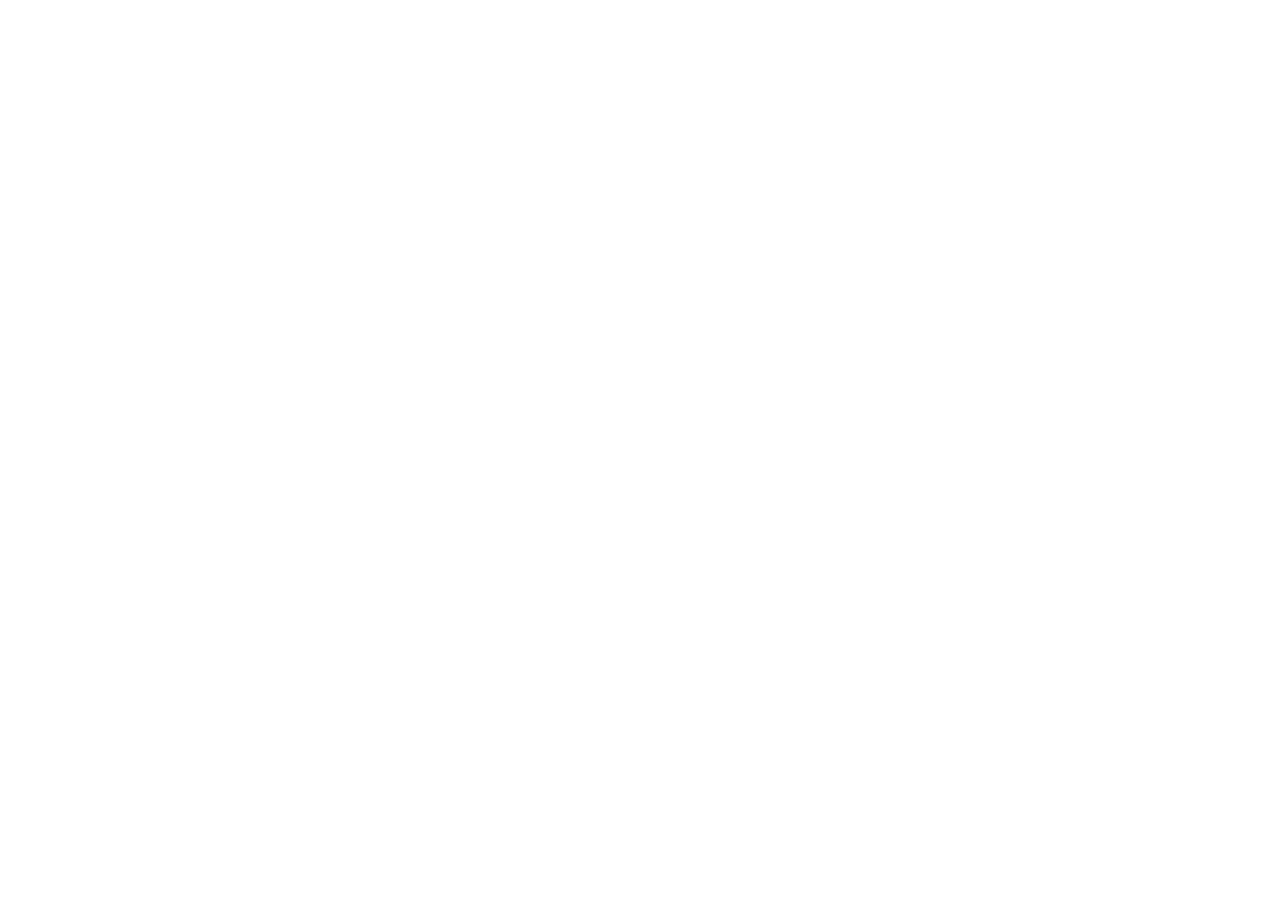
==== index.html @ d30972bb "init project" ====
<!DOCTYPE html>
<html dir="rtl" lang="en">

<head>
    <meta charset="UTF-8">
    <meta http-equiv="X-UA-Compatible" content="IE=edge">
    <meta name="viewport" content="width=device-width, initial-scale=1.0">
    <meta name="description" content="سایت شخصی هادی حیدری آذر برنامه نویس و توسعه دهنده فرانت اند">
    <meta name="keywords"
        content="هادی حیدری آذر, توسعه دهنده فرانت اند, فرانت اند دولوپر, برنامه نویس, hadiheidariazar, frontend developer, programmer">
    <link rel="stylesheet" href="./css/bootstrap.rtl.min.css">
    <link rel="stylesheet" href="https://cdn.jsdelivr.net/npm/bootstrap-icons@1.10.5/font/bootstrap-icons.css">
    <link rel="stylesheet" href="./css/style.css">
    <link rel="icon" href="./image/hadiheidariazar.jpg">
    <title> سایت شخصی هادی حیدری آذر </title>
</head>

<body>


    <script src="./js/bootstrap.bundle.min.js"></script>
    <script src="./js/features.js"></script>
</body>

</html>
---- css/style.css ----
@import url('./custom.css');
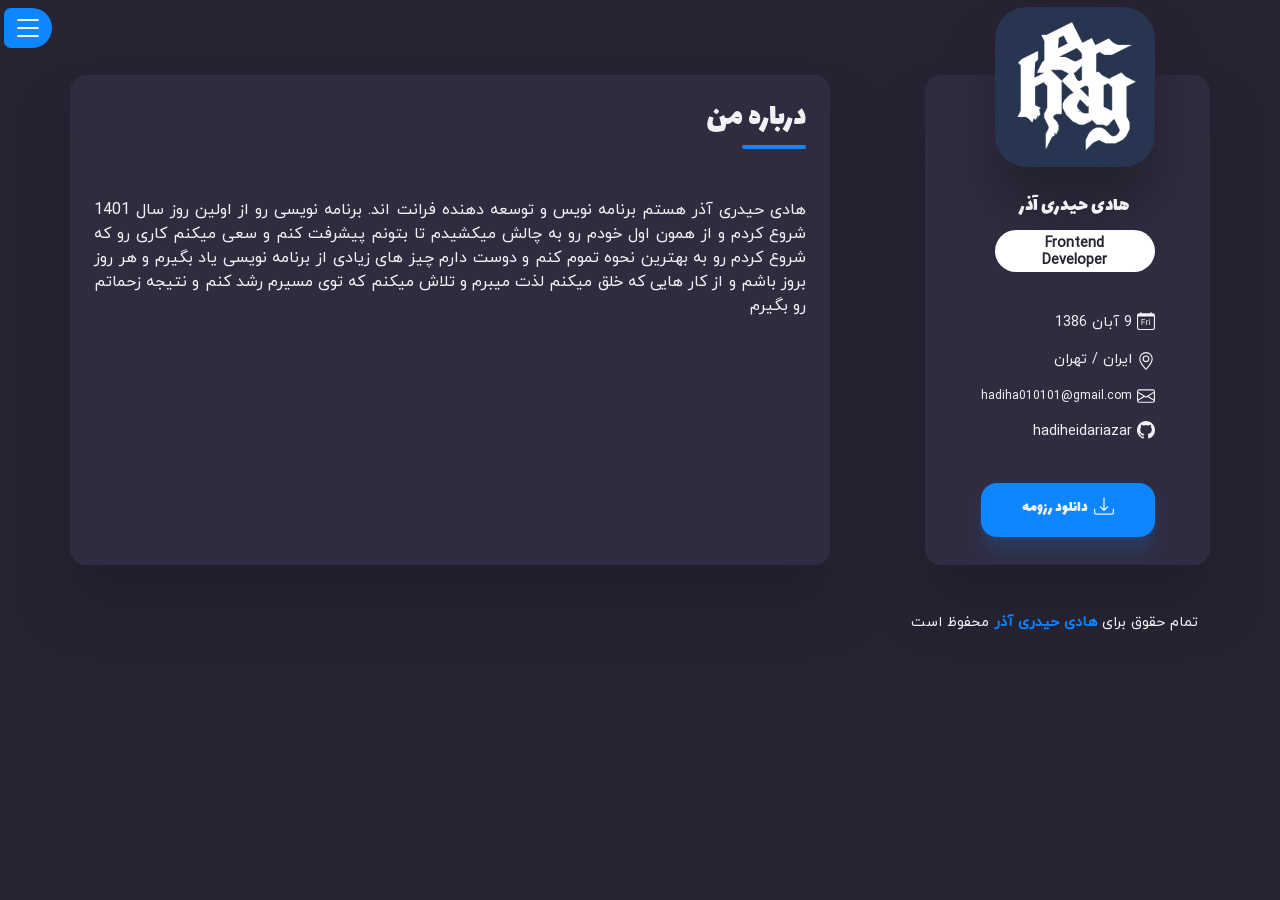
==== commit c356eb07: "finished first page" ====
--- a/index.html
+++ b/index.html
@@ -9,14 +9,135 @@
     <meta name="keywords"
         content="هادی حیدری آذر, توسعه دهنده فرانت اند, فرانت اند دولوپر, برنامه نویس, hadiheidariazar, frontend developer, programmer">
     <link rel="stylesheet" href="./css/bootstrap.rtl.min.css">
-    <link rel="stylesheet" href="https://cdn.jsdelivr.net/npm/bootstrap-icons@1.10.5/font/bootstrap-icons.css">
     <link rel="stylesheet" href="./css/style.css">
     <link rel="icon" href="./image/hadiheidariazar.jpg">
     <title> سایت شخصی هادی حیدری آذر </title>
 </head>
 
-<body>
+<body class="px-3 px-sm-0 d-lg-flex align-items-center">
 
+    <div class="loader d-flex justify-content-center align-items-center">
+        <div class="spinner-grow bg-blue" role="status">
+            <span class="visually-hidden">Loading...</span>
+          </div>
+    </div>
+
+    <header class="fixed-top mx-1 mt-2">
+        <div class="menu bg-blue p-2 py-1">
+
+            <svg xmlns="http://www.w3.org/2000/svg" width="32" height="32" fill="currentColor" class="bi bi-list icon-menu float-end" viewBox="0 0 16 16" style="cursor: pointer;">
+                <path fill-rule="evenodd" d="M2.5 12a.5.5 0 0 1 .5-.5h10a.5.5 0 0 1 0 1H3a.5.5 0 0 1-.5-.5zm0-4a.5.5 0 0 1 .5-.5h10a.5.5 0 0 1 0 1H3a.5.5 0 0 1-.5-.5zm0-4a.5.5 0 0 1 .5-.5h10a.5.5 0 0 1 0 1H3a.5.5 0 0 1-.5-.5z"/>
+              </svg>
+
+            <ul class="menu-items none">
+                <li>
+                    <a class="page-link fs-7" href="./index.html"> درباره من </a>
+                </li>
+                <li>
+                    <a class="page-link fs-7" href="./mySkills.html"> مهارت های من </a>
+                </li>
+                <li>
+                    <a class="page-link fs-7" href="./contactMe.html"> ارتباط با من </a>
+                </li>
+                <li>
+                    <a class="page-link fs-7" href="sampleWorks.html"> نمونه کارها </a>
+                </li>
+            </ul>
+        </div>
+    </header>
+
+    <div class="container">
+        <div class="row my-5">
+
+            <!-- Section My Profile -->
+            <div class="col-12 p-1 col-lg-3 bg-box shadow border-radius justify-content-center d-flex">
+
+                <div class="my-profile text-center d-grid justify-content-center">
+
+                    <div class="section-my-profile text-center">
+                        <img src="./image/hadiheidariazar.jpg" alt="My Image" class="shadow">
+
+                        <h4 class="f-lalezar fs-5 mt-4"> هادی حیدری آذر </h4>
+                        <h4 class="fw-bold d-inline-block px-3 py-1 fs-7 bg-white font-black mt-1 rounded-pill">
+                            Frontend Developer </h4>
+                    </div>
+
+                    <div class="my-specifications text-lg-start d-flex justify-content-center mt-4">
+                        <div class="row d-flex d-lg-grid">
+                            <div class="col-12 col-md-6 col-lg-12 my-2">
+
+                                <svg xmlns="http://www.w3.org/2000/svg" width="18" height="18" fill="currentColor" class="bi bi-calendar-day mb-1" viewBox="0 0 16 16">
+                                    <path d="M4.684 11.523v-2.3h2.261v-.61H4.684V6.801h2.464v-.61H4v5.332h.684zm3.296 0h.676V8.98c0-.554.227-1.007.953-1.007.125 0 .258.004.329.015v-.613a1.806 1.806 0 0 0-.254-.02c-.582 0-.891.32-1.012.567h-.02v-.504H7.98v4.105zm2.805-5.093c0 .238.192.425.43.425a.428.428 0 1 0 0-.855.426.426 0 0 0-.43.43zm.094 5.093h.672V7.418h-.672v4.105z"/>
+                                    <path d="M3.5 0a.5.5 0 0 1 .5.5V1h8V.5a.5.5 0 0 1 1 0V1h1a2 2 0 0 1 2 2v11a2 2 0 0 1-2 2H2a2 2 0 0 1-2-2V3a2 2 0 0 1 2-2h1V.5a.5.5 0 0 1 .5-.5zM1 4v10a1 1 0 0 0 1 1h12a1 1 0 0 0 1-1V4H1z"/>
+                                  </svg>
+
+                                <span class="fs-7 date-birth" title="تاریخ تولد"> 9 آبان 1386 </span>
+                            </div>
+                            <div class="col-12 col-md-6 col-lg-12 my-2">
+
+                                <svg xmlns="http://www.w3.org/2000/svg" width="18" height="18" fill="currentColor" class="bi bi-geo-alt" viewBox="0 0 16 16">
+                                    <path d="M12.166 8.94c-.524 1.062-1.234 2.12-1.96 3.07A31.493 31.493 0 0 1 8 14.58a31.481 31.481 0 0 1-2.206-2.57c-.726-.95-1.436-2.008-1.96-3.07C3.304 7.867 3 6.862 3 6a5 5 0 0 1 10 0c0 .862-.305 1.867-.834 2.94zM8 16s6-5.686 6-10A6 6 0 0 0 2 6c0 4.314 6 10 6 10z"/>
+                                    <path d="M8 8a2 2 0 1 1 0-4 2 2 0 0 1 0 4zm0 1a3 3 0 1 0 0-6 3 3 0 0 0 0 6z"/>
+                                  </svg>
+
+                                <span class="fs-7 location" title="آدرس"> ایران / تهران</span>
+                            </div>
+                            <div class="col-12 col-md-6 col-lg-12 my-2">
+                                
+                                <svg xmlns="http://www.w3.org/2000/svg" width="18" height="18" fill="currentColor" class="bi bi-envelope" viewBox="0 0 16 16">
+                                    <path d="M0 4a2 2 0 0 1 2-2h12a2 2 0 0 1 2 2v8a2 2 0 0 1-2 2H2a2 2 0 0 1-2-2V4Zm2-1a1 1 0 0 0-1 1v.217l7 4.2 7-4.2V4a1 1 0 0 0-1-1H2Zm13 2.383-4.708 2.825L15 11.105V5.383Zm-.034 6.876-5.64-3.471L8 9.583l-1.326-.795-5.64 3.47A1 1 0 0 0 2 13h12a1 1 0 0 0 .966-.741ZM1 11.105l4.708-2.897L1 5.383v5.722Z"/>
+                                  </svg>
+
+                                <a href="mailto:hadiha010101@gmail.com" title="آدرس ایمیل"
+                                    class="text-decoration-none text-hover text-light-color" style="font-size: .75rem;">
+                                    hadiha010101@gmail.com</a>
+                            </div>
+                            <div class="col-12 col-md-6 col-lg-12 my-2">
+                                
+                                <svg xmlns="http://www.w3.org/2000/svg" width="18" height="18" fill="currentColor" class="bi bi-github mb-1" viewBox="0 0 16 16">
+                                    <path d="M8 0C3.58 0 0 3.58 0 8c0 3.54 2.29 6.53 5.47 7.59.4.07.55-.17.55-.38 0-.19-.01-.82-.01-1.49-2.01.37-2.53-.49-2.69-.94-.09-.23-.48-.94-.82-1.13-.28-.15-.68-.52-.01-.53.63-.01 1.08.58 1.23.82.72 1.21 1.87.87 2.33.66.07-.52.28-.87.51-1.07-1.78-.2-3.64-.89-3.64-3.95 0-.87.31-1.59.82-2.15-.08-.2-.36-1.02.08-2.12 0 0 .67-.21 2.2.82.64-.18 1.32-.27 2-.27.68 0 1.36.09 2 .27 1.53-1.04 2.2-.82 2.2-.82.44 1.1.16 1.92.08 2.12.51.56.82 1.27.82 2.15 0 3.07-1.87 3.75-3.65 3.95.29.25.54.73.54 1.48 0 1.07-.01 1.93-.01 2.2 0 .21.15.46.55.38A8.012 8.012 0 0 0 16 8c0-4.42-3.58-8-8-8z"/>
+                                  </svg>
+
+                                <a href="https://github.com/hadiheidariazar" title="آدرس گیت هاب"
+                                    class="fs-7 text-hover text-decoration-none text-light-color"> hadiheidariazar </a>
+                            </div>
+                        </div>
+                    </div>
+
+                    <div class=" download-page my-4 d-flex justify-content-center">
+
+                        <a href="./files/رزومه علیرضا کثیرزارع.pdf"
+                            class="bg-blue btn-hover fs-6 btn-download-page text-light-color f-lalezar border-radius text-light-color text-decoration-none mt-2">
+
+                            <svg xmlns="http://www.w3.org/2000/svg" width="20" height="20" fill="currentColor" class="bi bi-download me-1 mb-2" viewBox="0 0 16 16">
+                                <path d="M.5 9.9a.5.5 0 0 1 .5.5v2.5a1 1 0 0 0 1 1h12a1 1 0 0 0 1-1v-2.5a.5.5 0 0 1 1 0v2.5a2 2 0 0 1-2 2H2a2 2 0 0 1-2-2v-2.5a.5.5 0 0 1 .5-.5z"/>
+                                <path d="M7.646 11.854a.5.5 0 0 0 .708 0l3-3a.5.5 0 0 0-.708-.708L8.5 10.293V1.5a.5.5 0 0 0-1 0v8.793L5.354 8.146a.5.5 0 1 0-.708.708l3 3z"/>
+                              </svg>
+
+                            دانلود رزومه </a>
+
+                    </div>
+                </div>
+
+            </div>
+            <!-- Section My Profile -->
+
+            <!-- Section About Me -->
+            <div class="col-12 p-1 col-lg-8 offset-lg-1 g-3 g-lg-0 bg-box shadow border-radius section-about-me p-4">
+                <h2 class="f-lalezar section-title"> درباره من </h2>
+                <div class="bg-blue underline-section-title border-radius"></div>
+                <p class="text-about-me mt-4 mt-lg-5">
+                    هادی حیدری آذر هستم برنامه نویس و توسعه دهنده فرانت اند. برنامه نویسی رو از اولین روز سال 1401 شروع کردم و از همون اول خودم رو به چالش میکشیدم تا بتونم پیشرفت کنم و سعی میکنم کاری رو که شروع کردم رو به بهترین نحوه تموم کنم و دوست دارم چیز های زیادی از برنامه نویسی یاد بگیرم و هر روز بروز باشم و از کار هایی که خلق میکنم لذت میبرم و تلاش میکنم که توی مسیرم رشد کنم و نتیجه زحماتم رو بگیرم
+                </p>
+            </div>
+            <!-- Section About Me -->
+
+        </div>
+
+        <footer>
+            <span class="fs-7 footer-text"> تمام حقوق برای <span class="text-blue fw-bold"> هادی حیدری آذر </span> محفوظ است </span>
+        </footer>
+    </div>
 
     <script src="./js/bootstrap.bundle.min.js"></script>
     <script src="./js/features.js"></script>
--- a/css/style.css
+++ b/css/style.css
@@ -1 +1,216 @@
-@import url('./custom.css');+@import url('./custom.css');
+
+body {
+    background: var(--bgColor-page);
+    color: var(--text-color);
+    font-family: iranYekan;
+    overflow-x: hidden;
+    height: 41rem;
+}
+
+
+/* Start Header Page */
+
+header {
+    display: flex;
+    justify-content: end;
+}
+
+.menu {
+    border-radius: 10px 30px 30px 10px;
+    border: none;
+    direction: ltr;
+    display: flex;
+    justify-content: space-between;
+    align-items: center;
+}
+
+header .show {
+    width: 3rem;
+    animation: showMenu .4s 1 .1s ease-out forwards;
+}
+
+@keyframes showMenu {
+    100% {
+        width: 30rem;
+    }
+}
+
+header .not-show {
+    width: 30rem;
+    animation: notShowMenu .4s 1 .1s ease-out forwards;
+}
+
+@keyframes notShowMenu {
+    100% {
+        width: 3rem;
+    }
+}
+
+.menu-items li {
+    float: right;
+}
+
+.menu .none {
+    display: none;
+}
+
+.menu-items li a {
+    float: right;
+    margin: 0 10px;
+    color: #f0f0f0;
+    transition: .3s;
+}
+
+.menu-items li a:hover {
+    color: #fff;
+}
+
+/* Finish Header Page */
+
+
+
+/* Start Content Page */
+
+
+/* Start Section My Profile */
+
+.my-profile {
+    width: 100%;
+}
+
+.section-my-profile {
+    width: 10rem;
+}
+
+.section-my-profile img {
+    margin-top: -4.5rem;
+    border-radius: 2rem;
+    width: 10rem;
+}
+
+.date-birth,
+.location {
+    cursor: default;
+}
+
+.btn-download-page {
+    padding: .8rem 1.5rem;
+    width: 100%;
+    border: none;
+    box-shadow: 0 1rem 1rem rgba(13, 134, 255, 0.15), 0 0.125rem 0.25rem rgba(13, 134, 255, 0.15);
+}
+
+.btn-download-page:hover {
+    box-shadow: none;
+}
+
+/* Finish Section My Profile */
+
+
+/* Start Section About Me */
+
+.underline-section-title {
+    width: 4rem;
+    height: 4px;
+}
+
+.text-about-me {
+    line-height: 1.5rem;
+    text-align: justify;
+}
+
+/* Finish Section About Me */
+
+
+/* Start Responsive with css */
+
+@media screen and (max-width: 991px) {
+
+    body {
+        height: max-content;
+    }
+
+    .section-my-profile {
+        width: 100%;
+    }
+
+    .btn-download-page {
+        width: 75%
+    }
+
+    .container {
+        margin-top: 8rem;
+    }
+
+    footer {
+        margin-bottom: 2rem;
+    }
+}
+
+@media screen and (max-width: 576px) {
+    header .show {
+        width: 3rem;
+        animation: showMenu .4s 1 .1s ease-out forwards;
+    }
+    
+    @keyframes showMenu {
+        100% {
+            width: 28rem;
+        }
+    }
+    
+    header .not-show {
+        width: 28rem;
+        animation: notShowMenu .4s 1 .1s ease-out forwards;
+    }
+    
+    @keyframes notShowMenu {
+        100% {
+            width: 3rem;
+        }
+    }
+
+    .menu-items li a {
+        font-size: .75rem;
+        margin: 0 5px;
+    }
+}
+
+@media screen and (max-width: 333px) {
+    header .show {
+        width: 3rem;
+        animation: showMenu .4s 1 .1s ease-out forwards;
+    }
+    
+    @keyframes showMenu {
+        100% {
+            width: 22rem;
+        }
+    }
+    
+    header .not-show {
+        width: 22rem;
+        animation: notShowMenu .4s 1 .1s ease-out forwards;
+    }
+    
+    @keyframes notShowMenu {
+        100% {
+            width: 3rem;
+        }
+    }
+
+    .menu-items li a {
+        font-size: .6rem;
+        margin: 0 5px;
+        line-height: 1.2rem;
+    }
+
+    .footer-text {
+        font-size: .8rem;
+    }
+}
+
+/* Finish Responsive with css */
+
+/* Finish Content Page */
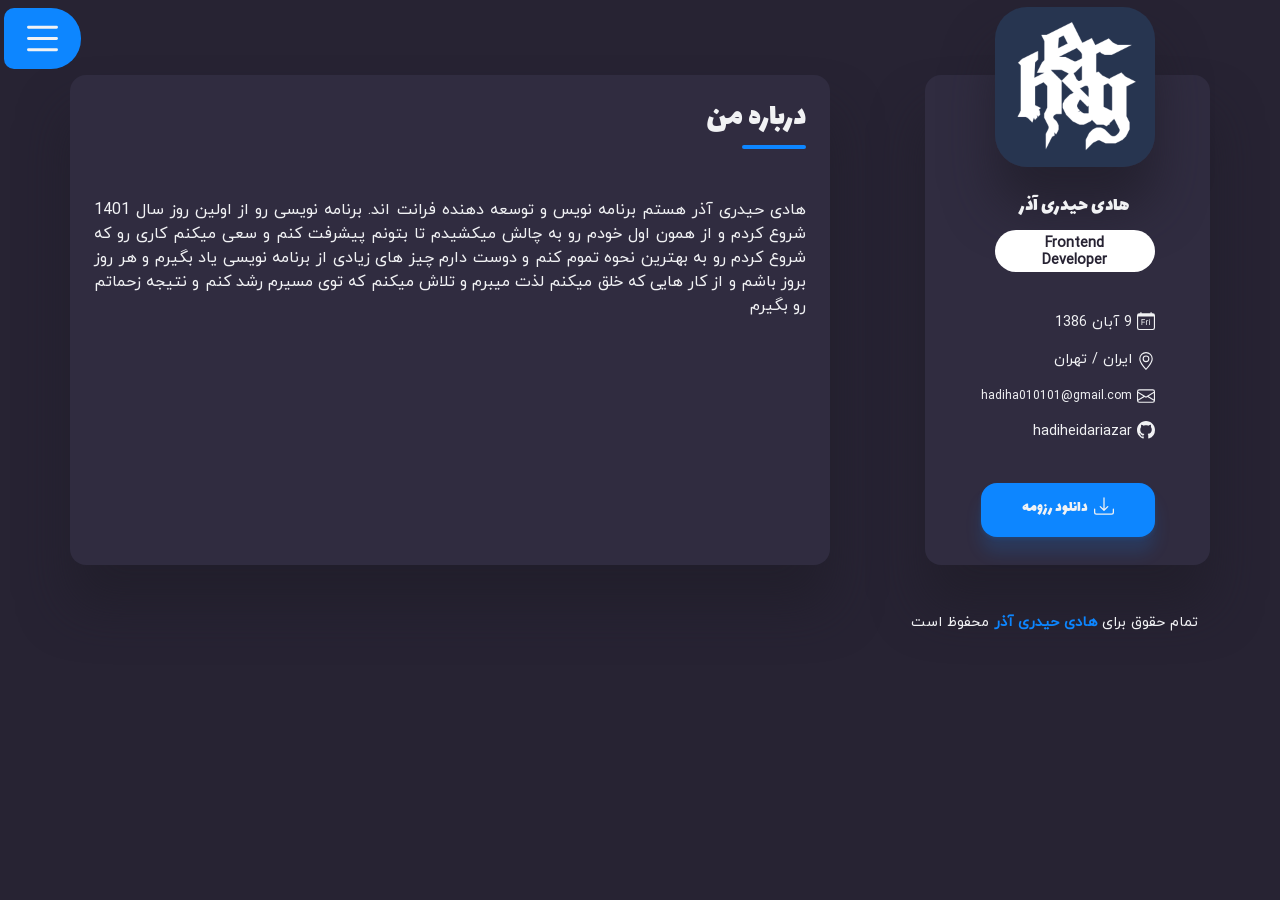
==== commit 84eae695: "bug fix" ====
--- a/index.html
+++ b/index.html
@@ -23,9 +23,9 @@
     </div>
 
     <header class="fixed-top mx-1 mt-2">
-        <div class="menu bg-blue p-2 py-1">
+        <div class="menu bg-blue px-2 px-sm-3 py-1 py-sm-2">
 
-            <svg xmlns="http://www.w3.org/2000/svg" width="32" height="32" fill="currentColor" class="bi bi-list icon-menu float-end" viewBox="0 0 16 16" style="cursor: pointer;">
+            <svg xmlns="http://www.w3.org/2000/svg" width="45" height="45" fill="currentColor" class="bi bi-list icon-menu float-end" viewBox="0 0 16 16" style="cursor: pointer;">
                 <path fill-rule="evenodd" d="M2.5 12a.5.5 0 0 1 .5-.5h10a.5.5 0 0 1 0 1H3a.5.5 0 0 1-.5-.5zm0-4a.5.5 0 0 1 .5-.5h10a.5.5 0 0 1 0 1H3a.5.5 0 0 1-.5-.5zm0-4a.5.5 0 0 1 .5-.5h10a.5.5 0 0 1 0 1H3a.5.5 0 0 1-.5-.5z"/>
               </svg>
 
--- a/css/style.css
+++ b/css/style.css
@@ -26,7 +26,7 @@
 }
 
 header .show {
-    width: 3rem;
+    width: 4.8rem;
     animation: showMenu .4s 1 .1s ease-out forwards;
 }
 
@@ -36,14 +36,14 @@
     }
 }
 
-header .not-show {
+header .none-menu {
     width: 30rem;
     animation: notShowMenu .4s 1 .1s ease-out forwards;
 }
 
 @keyframes notShowMenu {
     100% {
-        width: 3rem;
+        width: 4.8rem;
     }
 }
 
@@ -150,7 +150,7 @@
 
 @media screen and (max-width: 576px) {
     header .show {
-        width: 3rem;
+        width: 3.8rem;
         animation: showMenu .4s 1 .1s ease-out forwards;
     }
     
@@ -160,26 +160,26 @@
         }
     }
     
-    header .not-show {
+    header .none-menu {
         width: 28rem;
         animation: notShowMenu .4s 1 .1s ease-out forwards;
     }
     
     @keyframes notShowMenu {
         100% {
-            width: 3rem;
+            width: 3.8rem;
         }
     }
 
     .menu-items li a {
-        font-size: .75rem;
+        font-size: .8rem;
         margin: 0 5px;
     }
 }
 
-@media screen and (max-width: 333px) {
+@media screen and (max-width: 375px) {
     header .show {
-        width: 3rem;
+        width: 3.8rem;
         animation: showMenu .4s 1 .1s ease-out forwards;
     }
     
@@ -189,14 +189,14 @@
         }
     }
     
-    header .not-show {
+    header .none-menu {
         width: 22rem;
         animation: notShowMenu .4s 1 .1s ease-out forwards;
     }
     
     @keyframes notShowMenu {
         100% {
-            width: 3rem;
+            width: 3.8rem;
         }
     }
 
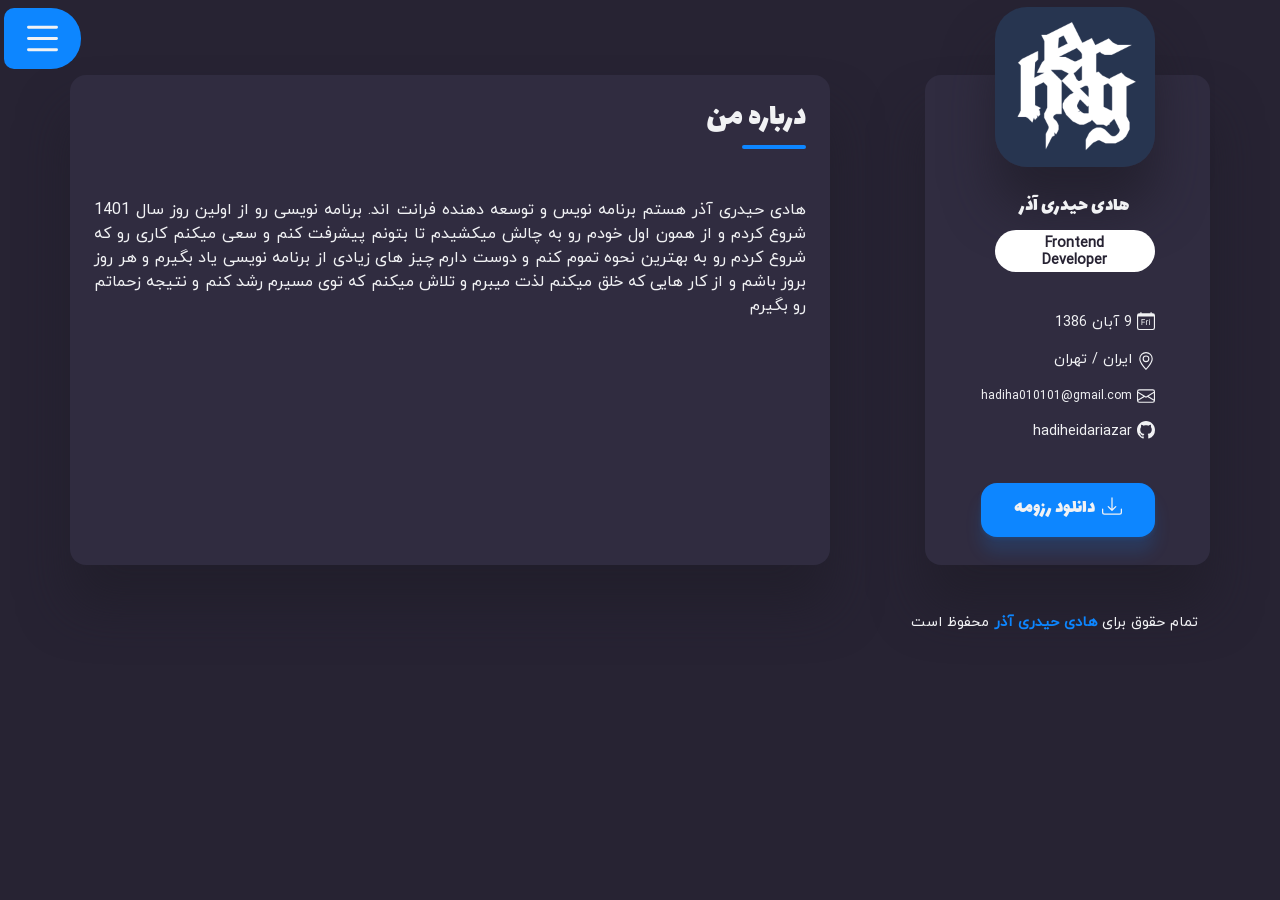
==== commit 135f364c: "bug fix" ====
--- a/index.html
+++ b/index.html
@@ -106,8 +106,8 @@
 
                     <div class=" download-page my-4 d-flex justify-content-center">
 
-                        <a href="./files/رزومه علیرضا کثیرزارع.pdf"
-                            class="bg-blue btn-hover fs-6 btn-download-page text-light-color f-lalezar border-radius text-light-color text-decoration-none mt-2">
+                        <a href="./files/hadiheidariazar.pdf"
+                            class="bg-blue btn-hover fs-5 btn-download-page text-light-color f-lalezar border-radius text-light-color text-decoration-none mt-2" download="./files/hadiheidariazar.pdf">
 
                             <svg xmlns="http://www.w3.org/2000/svg" width="20" height="20" fill="currentColor" class="bi bi-download me-1 mb-2" viewBox="0 0 16 16">
                                 <path d="M.5 9.9a.5.5 0 0 1 .5.5v2.5a1 1 0 0 0 1 1h12a1 1 0 0 0 1-1v-2.5a.5.5 0 0 1 1 0v2.5a2 2 0 0 1-2 2H2a2 2 0 0 1-2-2v-2.5a.5.5 0 0 1 .5-.5z"/>
--- a/css/style.css
+++ b/css/style.css
@@ -201,7 +201,7 @@
     }
 
     .menu-items li a {
-        font-size: .6rem;
+        font-size: .66rem;
         margin: 0 5px;
         line-height: 1.2rem;
     }
